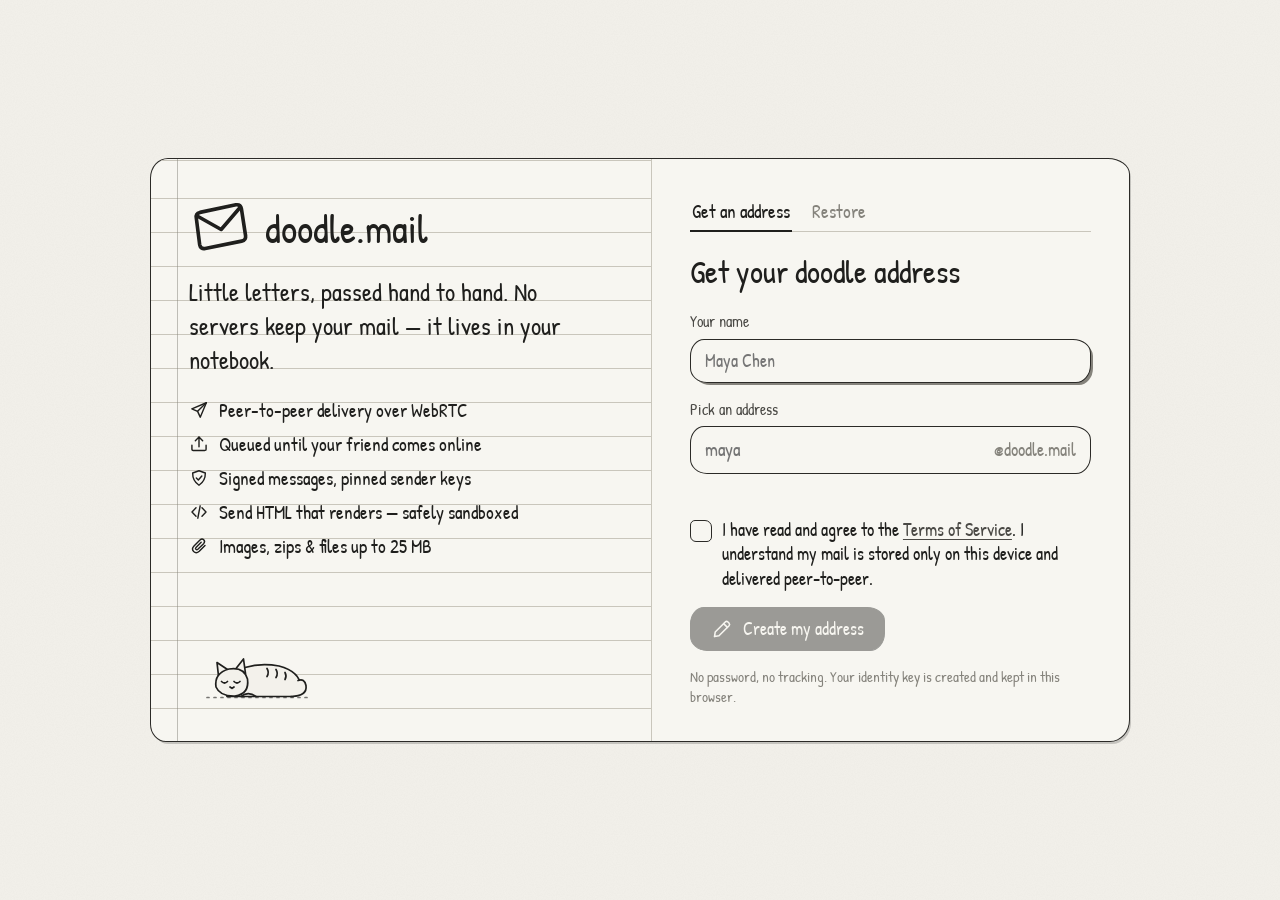
==== index.html @ 4a8461f9 "feat: doodle.mail UI — onboarding, mailbox, compose, reader, settings, cat Co-Authored-By: Devin AI " ====
<!doctype html>
<html lang="en">
<head>
  <meta charset="utf-8">
  <meta name="viewport" content="width=device-width, initial-scale=1, viewport-fit=cover">
  <meta http-equiv="Content-Security-Policy" content="default-src 'self'; script-src 'self'; style-src 'self'; img-src 'self' data: blob:; media-src 'self' blob:; font-src 'self'; connect-src 'self' https: wss:; frame-src 'self'; worker-src 'self'; object-src 'none'; base-uri 'none'; form-action 'none'">
  <meta name="referrer" content="no-referrer">
  <meta name="color-scheme" content="light dark">
  <meta name="description" content="doodle.mail — peer-to-peer notebook mail over WebRTC. Your messages live in your browser.">
  <title>doodle.mail</title>
  <link rel="icon" href="favicon.svg" type="image/svg+xml">
  <link rel="preload" href="fonts/patrick-hand-latin.woff2" as="font" type="font/woff2" crossorigin>
  <link rel="stylesheet" href="css/app.css">
  <script src="js/theme-boot.js"></script>
  <script src="vendor/peerjs.min.js" defer></script>
  <script type="module" src="js/app.js"></script>
</head>
<body>
  <div id="root" class="boot">
    <div class="boot-msg">opening your notebook…</div>
  </div>
  <div id="toasts" class="toasts" role="status" aria-live="polite"></div>
  <div id="print-root" class="print-root" aria-hidden="true"></div>
  <noscript><p class="noscript">doodle.mail needs JavaScript to run (everything happens in your browser).</p></noscript>
</body>
</html>
---- css/app.css ----
/* doodle.mail — notebook doodle, monochrome */
@font-face { font-family: "Patrick Hand"; src: url(../fonts/patrick-hand-latin.woff2) format("woff2"); font-display: swap;
  unicode-range: U+0000-00FF, U+0131, U+0152-0153, U+02BB-02BC, U+02C6, U+02DA, U+02DC, U+0304, U+0308, U+0329, U+2000-206F, U+20AC, U+2122, U+2191, U+2193, U+2212, U+2215, U+FEFF, U+FFFD; }
@font-face { font-family: "Patrick Hand"; src: url(../fonts/patrick-hand-latin-ext.woff2) format("woff2"); font-display: swap;
  unicode-range: U+0100-02BA, U+02BD-02C5, U+02C7-02CC, U+02CE-02D7, U+02DD-02FF, U+1D00-1DBF, U+1E00-1E9F, U+1EF2-1EFF, U+2020, U+20A0-20AB, U+20AD-20C4, U+2113, U+2C60-2C7F, U+A720-A7FF; }

:root {
  --font: "Patrick Hand", "Comic Neue", "Segoe Print", "Bradley Hand", ui-rounded, system-ui, sans-serif, "Apple Color Emoji", "Segoe UI Emoji", "Noto Color Emoji";
  --paper: #f3f1eb;
  --paper-2: #f7f6f1;
  --paper-3: #ecebe4;
  --ink: #1f1f1d;
  --ink-2: #4a4945;
  --ink-3: #85837c;
  --line: #2b2a27;
  --line-soft: #c9c6bc;
  --hover: rgba(0,0,0,.045);
  --selected: rgba(0,0,0,.075);
  --pill: #2a2a28;
  --on-pill: #f6f5f0;
  --shadow: 2px 3px 0 -1px rgba(0,0,0,.18);
  --wobble: 18px 22px 20px 16px / 20px 16px 22px 18px;
  --wobble-pill: 999px 950px 999px 920px / 920px 999px 950px 999px;
  --wobble-btn: 14px 18px 15px 17px / 17px 14px 18px 15px;
  --row-pad: 12px;
  --row-gap: 3px;
  --sidebar-w: 270px;
  --list-w: 520px;
  --t: .18s cubic-bezier(.3,.7,.4,1);
  color-scheme: light;
}
[data-theme="dark"] {
  --paper: #191918;
  --paper-2: #1f1f1d;
  --paper-3: #262624;
  --ink: #ecebe5;
  --ink-2: #bdbbb3;
  --ink-3: #85837b;
  --line: #d9d7cf;
  --line-soft: #45443f;
  --hover: rgba(255,255,255,.05);
  --selected: rgba(255,255,255,.09);
  --pill: #ecebe5;
  --on-pill: #191918;
  --shadow: 2px 3px 0 -1px rgba(0,0,0,.6);
  color-scheme: dark;
}
[data-density="comfortable"] { --row-pad: 16px; --row-gap: 5px; }
[data-density="compact"] { --row-pad: 6px; --row-gap: 1px; }

* { box-sizing: border-box; }
html, body, #root { height: 100%; margin: 0; }
body {
  background: var(--paper);
  color: var(--ink);
  font-family: var(--font);
  font-size: 18px;
  line-height: 1.35;
  -webkit-font-smoothing: antialiased;
  overflow: hidden;
}
/* faint paper grain */
body::before {
  content: ""; position: fixed; inset: 0; pointer-events: none; z-index: 0; opacity: .35;
  background-image: url("data:image/svg+xml;utf8,<svg xmlns='http://www.w3.org/2000/svg' width='160' height='160'><filter id='n'><feTurbulence type='fractalNoise' baseFrequency='.9' numOctaves='2' stitchTiles='stitch'/><feColorMatrix values='0 0 0 0 0  0 0 0 0 0  0 0 0 0 0  0 0 0 .06 0'/></filter><rect width='100%' height='100%' filter='url(%23n)'/></svg>");
}
[data-theme="dark"] body::before { opacity: .5; filter: invert(1); }
button, input, textarea, select { font: inherit; color: inherit; }
button { cursor: pointer; background: none; border: 0; padding: 0; }
a { color: inherit; text-decoration-thickness: 1px; text-underline-offset: 3px; }
::selection { background: var(--ink); color: var(--paper); }
:focus-visible { outline: 2px dashed var(--ink); outline-offset: 2px; border-radius: 8px; }
[hidden] { display: none !important; }
.nav-item, .brand, .icon-btn, .btn { text-decoration: none; color: inherit; }
.sr-only { position: absolute; width: 1px; height: 1px; overflow: hidden; clip: rect(0 0 0 0); white-space: nowrap; }
.ic { width: 22px; height: 22px; flex: none; display: inline-block; vertical-align: middle; }
.ic .knob { fill: var(--paper); }
.muted { color: var(--ink-3); }
.boot { display: grid; place-items: center; height: 100%; }
.boot-msg { color: var(--ink-3); font-size: 22px; animation: pulse 1.4s ease-in-out infinite; }
@keyframes pulse { 50% { opacity: .4; } }
.noscript { padding: 40px; text-align: center; }

/* scrollbars */
* { scrollbar-width: thin; scrollbar-color: var(--line-soft) transparent; }
::-webkit-scrollbar { width: 10px; height: 10px; }
::-webkit-scrollbar-thumb { background: var(--line-soft); border-radius: 10px; border: 3px solid var(--paper-2); }

/* ---------- shared bits ---------- */
.sketch { border: 1.6px solid var(--line); border-radius: var(--wobble); box-shadow: var(--shadow); background: var(--paper-2); }
.icon-btn {
  width: 40px; height: 40px; display: inline-grid; place-items: center; border-radius: 50%;
  color: var(--ink); transition: background var(--t), transform var(--t); position: relative;
}
.icon-btn:hover { background: var(--hover); }
.icon-btn:active { transform: scale(.92) rotate(-4deg); }
.icon-btn.sm { width: 32px; height: 32px; }
.icon-btn.sm .ic { width: 19px; height: 19px; }
.icon-btn.on { color: var(--ink); }
.icon-btn[disabled] { opacity: .35; pointer-events: none; }
.btn {
  display: inline-flex; align-items: center; gap: 10px; padding: 8px 20px; min-height: 44px;
  border: 1.6px solid var(--line); border-radius: var(--wobble-btn); background: var(--paper-2);
  transition: transform var(--t), background var(--t), box-shadow var(--t); white-space: nowrap;
}
.btn:hover { background: var(--paper-3); transform: translate(-1px,-1px); box-shadow: var(--shadow); }
.btn:active { transform: translate(1px,1px); box-shadow: none; }
.btn.primary { background: var(--pill); color: var(--on-pill); border-color: var(--pill); }
.btn.primary:hover { background: var(--pill); filter: brightness(1.15); }
.btn.ghost { border-color: transparent; background: none; }
.btn.ghost:hover { border-color: var(--line-soft); box-shadow: none; }
.btn.danger { border-style: dashed; }
.btn.sm { min-height: 34px; padding: 4px 14px; font-size: 16px; gap: 7px; }
.btn.sm .ic { width: 18px; height: 18px; }
.btn[disabled] { opacity: .45; pointer-events: none; }
.chip {
  display: inline-flex; align-items: center; gap: 8px; padding: 5px 18px; min-height: 38px;
  border: 1.4px solid var(--line-soft); border-radius: var(--wobble-pill); background: var(--paper-3);
  transition: background var(--t), border-color var(--t); white-space: nowrap; font-size: 17px;
}
.chip:hover { border-color: var(--line); }
.chip.on { background: var(--pill); color: var(--on-pill); border-color: var(--pill); }
.chip .count { font-size: 15px; opacity: .85; }
.field { display: grid; gap: 6px; }
.field > label, .field-label { font-size: 16px; color: var(--ink-2); }
.input, .textarea, .select {
  width: 100%; padding: 9px 14px; background: var(--paper-2); border: 1.5px solid var(--line);
  border-radius: var(--wobble-btn); outline: none; transition: box-shadow var(--t);
}
.input:focus, .textarea:focus, .select:focus { box-shadow: 3px 3px 0 -1px var(--ink-3); }
.textarea { resize: vertical; min-height: 110px; line-height: 1.5; }
.hint { font-size: 15px; color: var(--ink-3); }
.error-text { font-size: 15px; color: var(--ink); text-decoration: underline wavy; text-underline-offset: 4px; }
.kbd { display: inline-block; border: 1.3px solid var(--line-soft); border-bottom-width: 3px; border-radius: 7px; padding: 0 7px; font-size: 15px; min-width: 26px; text-align: center; }
.divider { height: 0; border-top: 1.4px solid var(--line-soft); margin: 10px 4px; }
.squiggle { height: 8px; background-image: url("data:image/svg+xml;utf8,<svg xmlns='http://www.w3.org/2000/svg' width='24' height='8'><path d='M0 4 Q6 0 12 4 T24 4' fill='none' stroke='%2385837c' stroke-width='1.4'/></svg>"); background-repeat: repeat-x; opacity: .8; }
.badge { min-width: 24px; height: 24px; padding: 0 7px; border-radius: 12px; display: inline-grid; place-items: center; font-size: 15px; }
.toggle { position: relative; width: 50px; height: 28px; flex: none; }
.toggle input { position: absolute; inset: 0; opacity: 0; margin: 0; cursor: pointer; z-index: 1; }
.toggle span { position: absolute; inset: 0; border: 1.6px solid var(--line); border-radius: 20px 16px 20px 17px; transition: background var(--t); }
.toggle span::after { content: ""; position: absolute; top: 3px; left: 3px; width: 18px; height: 18px; border: 1.6px solid var(--line); border-radius: 50%; background: var(--paper-2); transition: transform var(--t); }
.toggle input:checked + span { background: var(--pill); }
.toggle input:checked + span::after { transform: translateX(21px); }
.toggle input:focus-visible + span { outline: 2px dashed var(--ink); outline-offset: 2px; }
.check { display: inline-flex; gap: 10px; align-items: flex-start; cursor: pointer; }
.check input { appearance: none; width: 22px; height: 22px; border: 1.6px solid var(--line); border-radius: 5px 7px 5px 6px; margin: 2px 0 0; flex: none; display: grid; place-items: center; cursor: pointer; background: var(--paper-2); }
.check input:checked::after { content: ""; width: 12px; height: 7px; border-left: 2.2px solid var(--ink); border-bottom: 2.2px solid var(--ink); transform: rotate(-45deg) translate(1px,-1px); }
.seg { display: inline-flex; border: 1.5px solid var(--line); border-radius: var(--wobble-btn); overflow: hidden; }
.seg button { padding: 7px 16px; display: inline-flex; gap: 8px; align-items: center; border-right: 1.3px solid var(--line-soft); }
.seg button:last-child { border-right: 0; }
.seg button.on { background: var(--pill); color: var(--on-pill); }

/* ---------- app shell ---------- */
.app {
  position: relative; z-index: 1; height: 100%;
  display: grid; grid-template-columns: var(--sidebar-w) minmax(0, 1fr); grid-template-rows: 82px minmax(0, 1fr);
  grid-template-areas: "brand top" "side main";
}
.brand { grid-area: brand; display: flex; align-items: center; gap: 12px; padding: 0 26px; border-right: 1.3px solid var(--line-soft); }
.brand .ic { width: 50px; height: 50px; stroke-width: 1.5; transform: rotate(-4deg); }
.brand-name { font-size: 31px; letter-spacing: .5px; }
.brand-name b { font-weight: inherit; }
.topbar { grid-area: top; display: flex; align-items: center; gap: 14px; padding: 0 22px 0 24px; min-width: 0; }
.search {
  flex: 1; max-width: 640px; display: flex; align-items: center; gap: 12px; height: 54px; padding: 0 12px 0 22px;
  border: 1.5px solid var(--line); border-radius: var(--wobble-pill); background: var(--paper-2);
}
.search input { flex: 1; min-width: 0; border: 0; background: none; outline: none; font-size: 19px; }
.search input::placeholder { color: var(--ink-3); }
.top-actions { margin-left: auto; display: flex; align-items: center; gap: 6px; }
.status-pill { display: inline-flex; align-items: center; gap: 7px; font-size: 15px; color: var(--ink-2); padding: 4px 12px; border: 1.3px dashed var(--line-soft); border-radius: 20px; white-space: nowrap; }
.status-pill i { width: 9px; height: 9px; border-radius: 50%; border: 1.5px solid var(--ink); }
.status-pill.online i { background: var(--ink); }
.status-pill.connecting i { animation: pulse 1s infinite; }
.status-pill.offline, .status-pill.taken, .status-pill.error { border-style: solid; border-color: var(--line); color: var(--ink); }
.avatar-btn { display: inline-flex; align-items: center; gap: 4px; margin-left: 8px; }
.avatar {
  width: 44px; height: 44px; border-radius: 50%; border: 1.6px solid var(--line); display: grid; place-items: center;
  font-size: 22px; flex: none; background: var(--paper-2); line-height: 1;
}
.avatar.lg { width: 60px; height: 60px; font-size: 30px; }
.avatar.xl { width: 84px; height: 84px; font-size: 42px; }
.avatar.me { width: 54px; height: 54px; font-size: 26px; border-width: 1.8px; }
.avatar.selected { background: var(--pill); color: var(--on-pill); }
.menu-toggle { display: none; }

.sidebar { grid-area: side; display: flex; flex-direction: column; padding: 8px 18px 0 26px; border-right: 1.3px solid var(--line-soft); min-height: 0; position: relative; }
.side-scroll { flex: 1; overflow-y: auto; overflow-x: hidden; margin: 0 -10px; padding: 0 10px 110px; }
.compose-btn {
  display: flex; align-items: center; gap: 12px; padding: 12px 22px; margin: 6px 0 16px; font-size: 20px;
  border: 1.6px solid var(--line); border-radius: var(--wobble-btn); background: var(--paper-2); box-shadow: var(--shadow);
  transition: transform var(--t);
}
.compose-btn:hover { transform: translate(-1px, -2px) rotate(-.6deg); }
.compose-btn .ic { width: 24px; height: 24px; }
.nav { display: grid; gap: 2px; }
.nav-item {
  display: flex; align-items: center; gap: 16px; height: 48px; padding: 0 16px 0 20px; font-size: 20px;
  border-radius: var(--wobble-pill); border: 1.6px solid transparent; transition: background var(--t); text-align: left; width: 100%;
}
.nav-item .ic { width: 25px; height: 25px; }
.nav-item:hover { background: var(--hover); }
.nav-item .cnt { margin-left: auto; font-size: 16px; color: var(--ink-2); }
.nav-item.active { background: var(--pill); color: var(--on-pill); border-color: var(--pill); box-shadow: 0 0 0 3px var(--paper), 0 0 0 4.6px var(--line); }
.nav-item.active .cnt { color: var(--on-pill); }
.nav-item.active .cnt.badge { background: var(--on-pill); color: var(--pill); }
.nav-item.drop { outline: 2px dashed var(--ink); }
.side-sep { border-top: 1.3px solid var(--line-soft); margin: 18px 0 12px; }
.labels-head { display: flex; align-items: center; justify-content: space-between; padding: 0 6px 6px 14px; font-size: 20px; }
.nav-item.label-item { height: 44px; font-size: 19px; }
.nav-item.label-item .ic { width: 23px; height: 23px; }
.storage-note { font-size: 14px; color: var(--ink-3); padding: 10px 14px; }

/* cat */
.cat-stage { position: absolute; left: 0; right: 0; bottom: 0; height: 104px; pointer-events: none; overflow: visible; }
.cat { position: absolute; bottom: 10px; left: 0; width: 120px; height: 84px; pointer-events: auto; cursor: pointer; color: var(--ink); will-change: transform; }
.cat svg { position: absolute; inset: 0; width: 100%; height: 100%; overflow: visible; display: none; }
.cat[data-pose="walk"] .pose-walk, .cat[data-pose="sit"] .pose-sit, .cat[data-pose="sleep"] .pose-sleep { display: block; }
.cat .ground { stroke-dasharray: 2 5; opacity: .6; }
.cat .bubble { position: absolute; bottom: 74px; left: 50%; transform: translateX(-30%); background: var(--paper-2); border: 1.4px solid var(--line); border-radius: 14px 16px 14px 4px; padding: 2px 10px; font-size: 16px; white-space: nowrap; opacity: 0; transition: opacity .3s, transform .3s; pointer-events: none; }
.cat .bubble.show { opacity: 1; transform: translateX(-30%) translateY(-4px); }
.cat.flip svg.pose-walk { transform: scaleX(-1); }
.cat .leg { transform-box: fill-box; transform-origin: 50% 0%; }
.cat.walking .leg.a { animation: legA .5s ease-in-out infinite; }
.cat.walking .leg.b { animation: legB .5s ease-in-out infinite; }
.cat.walking .walk-body { animation: bob .25s ease-in-out infinite alternate; }
@keyframes legA { 0%,100% { transform: rotate(22deg); } 50% { transform: rotate(-22deg); } }
@keyframes legB { 0%,100% { transform: rotate(-22deg); } 50% { transform: rotate(22deg); } }
@keyframes bob { to { transform: translateY(-1.2px); } }
.cat .tail { transform-box: fill-box; transform-origin: 0% 100%; animation: tail 2.6s ease-in-out infinite; }
.cat .walk-tail { transform-box: fill-box; transform-origin: 100% 100%; animation: wtail .9s ease-in-out infinite alternate; }
@keyframes tail { 0%,100% { transform: rotate(0deg); } 50% { transform: rotate(-14deg); } }
@keyframes wtail { from { transform: rotate(-6deg); } to { transform: rotate(8deg); } }
.cat .sleep-body { transform-box: fill-box; transform-origin: 50% 100%; animation: breathe 3.2s ease-in-out infinite; }
@keyframes breathe { 50% { transform: scale(1.025, 1.06); } }
.cat .zzz text { font-family: var(--font); fill: var(--ink-2); stroke: none; font-size: 13px; opacity: 0; animation: zz 3.6s ease-in infinite; }
.cat .zzz text:nth-child(2) { animation-delay: 1.2s; font-size: 11px; }
.cat .zzz text:nth-child(3) { animation-delay: 2.4s; font-size: 9px; }
@keyframes zz { 0% { opacity: 0; transform: translate(0,0); } 20% { opacity: 1; } 100% { opacity: 0; transform: translate(10px,-22px); } }
.cat .eyes-closed { display: none; }
.cat.blink .eyes-open { display: none; }
.cat.blink .eyes-closed { display: inline; }
.cat .ear { transform-box: fill-box; transform-origin: 50% 100%; }
.cat.twitch .ear.r { animation: twitch .3s ease-in-out 2; }
@keyframes twitch { 50% { transform: rotate(14deg); } }
.cat.happy .pose-sit .head { animation: headtilt .9s ease-in-out; transform-box: fill-box; transform-origin: 50% 90%; }
@keyframes headtilt { 40% { transform: rotate(-9deg); } 80% { transform: rotate(4deg); } }
.cat .heart { opacity: 0; }
.cat.happy .heart { animation: heart 1.4s ease-out; }
@keyframes heart { 0% { opacity: 0; transform: translate(0,0) scale(.6); } 30% { opacity: 1; } 100% { opacity: 0; transform: translate(4px,-24px) scale(1.1); } }

.main { grid-area: main; display: grid; grid-template-rows: minmax(0, 1fr); grid-template-columns: minmax(340px, var(--list-w)) minmax(0, 1fr); gap: 14px; padding: 4px 22px 22px 6px; min-height: 0; }
.main.single { grid-template-columns: minmax(0, 1fr); }

/* ---------- list ---------- */
.list-pane { display: flex; flex-direction: column; min-height: 0; overflow: hidden; }
.list-head { display: flex; align-items: center; gap: 10px; padding: 18px 20px 12px 22px; border-bottom: 1.3px solid var(--line-soft); min-height: 76px; }
.chips { display: flex; gap: 10px; align-items: center; overflow-x: auto; flex: 1; scrollbar-width: none; padding: 2px; }
.chips::-webkit-scrollbar { display: none; }
.list-title { font-size: 22px; padding: 10px 24px 0; display: flex; align-items: baseline; gap: 10px; }
.list-title .muted { font-size: 16px; }
.bulkbar { display: flex; align-items: center; gap: 4px; flex: 1; }
.bulkbar .cnt { margin: 0 8px 0 4px; font-size: 17px; }
.list-scroll { flex: 1; overflow-y: auto; padding: 4px 12px 16px; }
.group-label { font-size: 17px; padding: 12px 12px 4px; color: var(--ink); }
.row {
  position: relative; display: grid; grid-template-columns: 14px 54px minmax(0,1fr) auto; gap: 0 12px; align-items: center;
  padding: var(--row-pad) 12px var(--row-pad) 6px; border-radius: 16px 20px 18px 14px; cursor: pointer;
  border-bottom: 1.2px solid var(--line-soft); transition: background var(--t);
  animation: rowin .28s ease both;
}
@keyframes rowin { from { opacity: 0; transform: translateY(4px); } }
.row:hover { background: var(--hover); }
.row.active { background: var(--selected); border-bottom-color: transparent; }
.row.checked { background: var(--selected); }
.row .unread-dot { width: 8px; height: 8px; border-radius: 50%; background: var(--ink); justify-self: center; }
.row .avatar { cursor: pointer; transition: transform var(--t); }
.row .avatar:hover { transform: rotate(-8deg) scale(1.05); }
.row-main { min-width: 0; display: grid; gap: var(--row-gap); }
.row-from { font-size: 19px; overflow: hidden; text-overflow: ellipsis; white-space: nowrap; display: flex; gap: 8px; align-items: center; }
.row.unread .row-from, .row.unread .row-subject { -webkit-text-stroke: .45px currentColor; }
.row-subject { font-size: 17.5px; overflow: hidden; text-overflow: ellipsis; white-space: nowrap; }
.row-snip { font-size: 15.5px; color: var(--ink-2); overflow: hidden; text-overflow: ellipsis; white-space: nowrap; display: flex; align-items: center; gap: 6px; }
.row-snip .ic { width: 16px; height: 16px; }
.row-side { display: grid; justify-items: end; gap: 6px; align-self: stretch; align-content: space-between; padding: 2px 0; }
.row-date { font-size: 15px; color: var(--ink-2); white-space: nowrap; }
.row-icons { display: flex; gap: 2px; align-items: center; }
.row-icons .icon-btn { width: 30px; height: 30px; }
.row-icons .ic { width: 19px; height: 19px; }
.row .mini-tags { display: inline-flex; gap: 4px; }
.mini-tag { font-size: 13px; border: 1.2px solid var(--line-soft); border-radius: 8px 10px 8px 9px; padding: 0 6px; color: var(--ink-2); white-space: nowrap; }
.mini-tag.solid { border-color: var(--line); color: var(--ink); }
[data-density="compact"] .row-snip { display: none; }
[data-density="compact"] .row .avatar { width: 34px; height: 34px; font-size: 17px; }
[data-density="compact"] .row { grid-template-columns: 14px 38px minmax(0,1fr) auto; }
[data-density="compact"] .row-side { align-content: center; grid-auto-flow: column; align-items: center; }
.empty { display: grid; place-items: center; text-align: center; padding: 60px 20px; color: var(--ink-2); gap: 10px; }
.empty svg.doodle { width: 140px; height: 110px; color: var(--ink-3); }
.empty .big { font-size: 22px; color: var(--ink); }
.list-foot { display: flex; justify-content: space-between; align-items: center; padding: 8px 18px; border-top: 1.3px solid var(--line-soft); font-size: 15px; color: var(--ink-3); }

/* ---------- reader ---------- */
.reader-pane { display: flex; flex-direction: column; min-height: 0; overflow: hidden; position: relative; }
.reader-toolbar { display: flex; align-items: center; gap: 2px; padding: 14px 18px 8px; min-height: 66px; }
.reader-toolbar .spacer { flex: 1; }
.reader-scroll { flex: 1; overflow-y: auto; padding: 4px 28px 22px; }
.reader-title { display: flex; align-items: center; gap: 12px; font-size: 32px; line-height: 1.2; padding: 6px 4px 16px; border-bottom: 1.3px solid var(--line-soft); word-break: break-word; }
.reader-title .tags { display: inline-flex; gap: 6px; flex-wrap: wrap; font-size: 15px; }
.msg { padding: 20px 0 6px; border-bottom: 1.3px dashed var(--line-soft); }
.msg:last-child { border-bottom: 0; }
.msg-head { display: grid; grid-template-columns: auto minmax(0,1fr) auto; gap: 14px; align-items: start; }
.msg-from { font-size: 22px; display: flex; align-items: baseline; gap: 10px; flex-wrap: wrap; }
.msg-from .addr { font-size: 15px; color: var(--ink-3); }
.msg-to { font-size: 16px; color: var(--ink-2); display: inline-flex; align-items: center; gap: 2px; }
.msg-to .ic { width: 18px; height: 18px; }
.msg-meta { display: flex; align-items: center; gap: 4px; font-size: 16px; color: var(--ink-2); white-space: nowrap; }
.msg-details { margin: 10px 0 0 74px; padding: 10px 16px; border: 1.3px dashed var(--line-soft); border-radius: 14px; font-size: 15.5px; display: grid; grid-template-columns: auto 1fr; gap: 3px 14px; }
.msg-details dt { color: var(--ink-3); }
.msg-details dd { margin: 0; word-break: break-all; }
.msg-body { font-size: 19.5px; line-height: 1.75; white-space: pre-wrap; word-break: break-word; padding: 18px 4px 6px; max-width: 760px; }
.msg-body .quote { display: block; color: var(--ink-3); border-left: 2px solid var(--line-soft); padding-left: 12px; margin: 6px 0; }
.msg.collapsed { cursor: pointer; padding: 14px 0; }
.msg.collapsed .msg-body, .msg.collapsed .attachments, .msg.collapsed .msg-actions-inline { display: none; }
.msg-collapsed-snip { font-size: 16px; color: var(--ink-3); overflow: hidden; white-space: nowrap; text-overflow: ellipsis; }
.banner { display: flex; gap: 12px; align-items: flex-start; padding: 10px 16px; margin: 12px 0 0; border: 1.5px solid var(--line); border-radius: var(--wobble-btn); font-size: 16px; background: var(--paper-3); }
.banner.dashed { border-style: dashed; background: none; }
.banner .ic { margin-top: 1px; }
.banner .grow { flex: 1; }
.attachments { display: flex; flex-wrap: wrap; gap: 12px; padding: 12px 0 4px; }
.att {
  display: grid; grid-template-columns: auto minmax(0,1fr) auto; align-items: center; gap: 12px; width: 340px; max-width: 100%;
  padding: 10px 12px 10px 16px; border: 1.4px solid var(--line-soft); border-radius: var(--wobble-btn); background: var(--paper-2);
}
.att:hover { border-color: var(--line); }
.att .name { font-size: 16.5px; overflow: hidden; text-overflow: ellipsis; white-space: nowrap; }
.att .size { font-size: 14px; color: var(--ink-3); }
.att .acts { display: flex; }
.att-thumb { display: block; width: 100%; max-height: 260px; object-fit: contain; border-radius: 10px; margin-top: 8px; border: 1.2px solid var(--line-soft); background: var(--paper-3); grid-column: 1 / -1; cursor: zoom-in; }
.att.has-thumb { width: 340px; }
.html-preview { width: 100%; margin-top: 12px; border: 1.6px solid var(--line); border-radius: var(--wobble); overflow: hidden; background: #fff; box-shadow: var(--shadow); }
.html-preview-head { display: flex; align-items: center; gap: 10px; padding: 6px 8px 6px 14px; background: var(--paper-3); color: var(--ink); border-bottom: 1.4px solid var(--line); font-size: 15px; }
.html-preview-head .grow { flex: 1; overflow: hidden; text-overflow: ellipsis; white-space: nowrap; }
.html-preview iframe, .html-preview-frame { display: block; width: 100%; border: 0; background: #fff; resize: vertical; }
.msg-actions { display: flex; gap: 16px; flex-wrap: wrap; padding: 22px 0 10px; }
.msg-actions .btn { min-width: 150px; justify-content: center; }
.quick-reply { position: relative; display: flex; align-items: center; gap: 10px; margin: 8px 28px 20px; padding: 6px 8px 6px 18px; border: 1.5px solid var(--line); border-radius: var(--wobble-btn); background: var(--paper-2); }
.quick-reply textarea { flex: 1; border: 0; outline: none; background: none; resize: none; height: 42px; max-height: 140px; padding: 9px 0; line-height: 1.4; }
.quick-reply textarea::placeholder { color: var(--ink-3); }
.reader-empty { flex: 1; display: grid; place-items: center; text-align: center; color: var(--ink-3); padding: 20px; }
.reader-empty svg.doodle { width: 200px; height: 150px; color: var(--ink-3); }
.delivery { display: flex; flex-wrap: wrap; gap: 6px; margin-top: 8px; }
.delivery .mini-tag { display: inline-flex; gap: 4px; align-items: center; font-size: 14px; }
.delivery .mini-tag .ic { width: 14px; height: 14px; }

/* emoji picker */
.emoji-pop { position: absolute; bottom: 56px; right: 8px; width: 290px; display: grid; grid-template-columns: repeat(8, 1fr); gap: 2px; padding: 10px; z-index: 30; }
.emoji-pop button { font-size: 21px; height: 32px; border-radius: 8px; font-family: system-ui, "Apple Color Emoji", "Segoe UI Emoji", sans-serif; filter: grayscale(1); }
.emoji-pop button:hover { background: var(--hover); filter: none; }

/* ---------- menus, modals, toasts ---------- */
.menu { position: fixed; z-index: 80; min-width: 220px; max-width: 320px; padding: 8px; display: grid; gap: 1px; animation: pop .14s ease; max-height: 70vh; overflow-y: auto; }
@keyframes pop { from { opacity: 0; transform: scale(.96) translateY(-4px); } }
.menu-item { display: flex; align-items: center; gap: 12px; padding: 7px 12px; border-radius: 10px; text-align: left; font-size: 17px; width: 100%; }
.menu-item:hover, .menu-item:focus-visible { background: var(--hover); outline: none; }
.menu-item .ic { width: 20px; height: 20px; }
.menu-item .right { margin-left: auto; color: var(--ink-3); font-size: 14px; }
.menu-sep { border-top: 1.2px solid var(--line-soft); margin: 5px 6px; }
.menu-head { font-size: 14px; color: var(--ink-3); padding: 4px 12px 2px; }
.menu .input { margin: 4px 0; }

.overlay { position: fixed; inset: 0; z-index: 70; background: rgba(20,20,18,.28); display: grid; place-items: center; padding: 20px; animation: fade .15s ease; }
[data-theme="dark"] .overlay { background: rgba(0,0,0,.55); }
@keyframes fade { from { opacity: 0; } }
.modal { width: min(560px, 100%); max-height: calc(100vh - 40px); overflow-y: auto; padding: 26px 30px; animation: pop .18s ease; }
.modal.wide { width: min(760px, 100%); }
.modal h2 { margin: 0 0 6px; font-weight: normal; font-size: 28px; display: flex; align-items: center; gap: 10px; }
.modal .modal-actions { display: flex; justify-content: flex-end; gap: 12px; margin-top: 22px; flex-wrap: wrap; }
.modal .stack { display: grid; gap: 16px; margin-top: 14px; }
.terms-text { font-size: 16.5px; line-height: 1.55; color: var(--ink-2); }
.terms-text h3 { font-weight: normal; font-size: 19px; color: var(--ink); margin: 16px 0 4px; }
.terms-text p, .terms-text li { margin: 4px 0; }
.lightbox img { max-width: 92vw; max-height: 86vh; border-radius: 10px; border: 1.6px solid var(--line); background: var(--paper-2); }

.toasts { position: fixed; left: 50%; bottom: 26px; transform: translateX(-50%); z-index: 90; display: grid; gap: 10px; justify-items: center; pointer-events: none; }
.toast { pointer-events: auto; display: flex; align-items: center; gap: 14px; padding: 9px 12px 9px 20px; min-height: 46px; background: var(--pill); color: var(--on-pill); border-radius: var(--wobble-btn); box-shadow: var(--shadow); font-size: 17px; animation: toastin .22s ease; max-width: min(92vw, 560px); }
.toast button { color: var(--on-pill); text-decoration: underline; text-underline-offset: 3px; padding: 4px 8px; }
@keyframes toastin { from { opacity: 0; transform: translateY(12px) rotate(-1deg); } }

/* ---------- compose ---------- */
.compose-dock { position: fixed; right: 26px; bottom: 0; z-index: 60; display: flex; align-items: flex-end; gap: 14px; pointer-events: none; }
.compose {
  pointer-events: auto; width: 560px; max-width: calc(100vw - 20px); height: min(640px, calc(100vh - 100px)); display: flex; flex-direction: column;
  border: 1.7px solid var(--line); border-bottom: 0; border-radius: 20px 24px 0 0; background: var(--paper-2); box-shadow: 3px -2px 0 -1px rgba(0,0,0,.15), 0 10px 40px rgba(0,0,0,.12);
  animation: slideup .22s cubic-bezier(.2,.8,.3,1);
}
@keyframes slideup { from { transform: translateY(40px); opacity: 0; } }
.compose.min { height: auto; width: 320px; }
.compose.min .compose-body, .compose.min .compose-foot { display: none; }
.compose.max { position: fixed; inset: 40px 8vw 0; width: auto; height: auto; max-width: none; }
.compose-head { display: flex; align-items: center; gap: 4px; padding: 6px 8px 6px 20px; background: var(--pill); color: var(--on-pill); border-radius: 18px 22px 0 0; cursor: pointer; }
.compose-head .title { flex: 1; font-size: 18px; overflow: hidden; text-overflow: ellipsis; white-space: nowrap; }
.compose-head .icon-btn { color: var(--on-pill); width: 34px; height: 34px; }
.compose-head .icon-btn:hover { background: rgba(127,127,127,.25); }
.compose-head .ic { width: 19px; height: 19px; }
.compose-body { flex: 1; display: flex; flex-direction: column; min-height: 0; overflow-y: auto; }
.compose-row { display: flex; align-items: center; gap: 8px; padding: 4px 16px; border-bottom: 1.2px solid var(--line-soft); min-height: 46px; }
.compose-row > .lbl { color: var(--ink-3); width: 50px; flex: none; font-size: 17px; }
.compose-row input.bare { flex: 1; min-width: 80px; border: 0; outline: none; background: none; font-size: 18px; padding: 6px 0; }
.compose-row .toggles { display: flex; gap: 4px; margin-left: auto; }
.compose-row .toggles button { color: var(--ink-2); font-size: 16px; padding: 2px 6px; border-radius: 6px; }
.compose-row .toggles button:hover { background: var(--hover); color: var(--ink); }
.recips { flex: 1; display: flex; flex-wrap: wrap; gap: 6px; align-items: center; position: relative; min-width: 0; padding: 4px 0; }
.rchip { display: inline-flex; align-items: center; gap: 4px; padding: 1px 4px 1px 10px; border: 1.3px solid var(--line); border-radius: 14px 16px 14px 15px; font-size: 16px; max-width: 100%; }
.rchip.bad { border-style: dashed; text-decoration: line-through wavy; }
.rchip button { width: 22px; height: 22px; display: grid; place-items: center; border-radius: 50%; }
.rchip button:hover { background: var(--hover); }
.rchip .ic { width: 14px; height: 14px; }
.suggest { position: absolute; top: 100%; left: 0; z-index: 5; min-width: 260px; padding: 6px; }
.suggest button { display: flex; gap: 10px; align-items: center; width: 100%; padding: 6px 10px; border-radius: 9px; text-align: left; }
.suggest button.on, .suggest button:hover { background: var(--hover); }
.suggest .avatar { width: 30px; height: 30px; font-size: 15px; }
.compose textarea.body { flex: 1; min-height: 180px; border: 0; outline: none; background: none; resize: none; padding: 14px 18px; font-size: 18.5px; line-height: 1.6;
  background-image: repeating-linear-gradient(to bottom, transparent 0, transparent calc(1.6em - 1px), var(--line-soft) calc(1.6em - 1px), var(--line-soft) 1.6em); background-attachment: local; background-position: 0 14px; }
.compose .sig-preview { margin: 0 18px 8px; padding: 6px 12px; border-left: 2px solid var(--line-soft); white-space: pre-wrap; color: var(--ink-2); font-size: 16.5px; }
.compose-atts { display: flex; flex-wrap: wrap; gap: 8px; padding: 6px 16px 10px; }
.compose-att { display: inline-flex; align-items: center; gap: 8px; padding: 4px 6px 4px 12px; border: 1.3px solid var(--line-soft); border-radius: 12px 14px 12px 13px; font-size: 15px; max-width: 260px; }
.compose-att .nm { overflow: hidden; text-overflow: ellipsis; white-space: nowrap; }
.compose-att .ic { width: 17px; height: 17px; }
.compose-foot { display: flex; align-items: center; gap: 4px; padding: 10px 12px; border-top: 1.3px solid var(--line-soft); flex-wrap: wrap; }
.compose-foot .grow { flex: 1; }
.compose-foot .saved { font-size: 14px; color: var(--ink-3); margin-right: 6px; }
.compose .dropzone { position: absolute; inset: 40px 0 0; display: none; place-items: center; background: color-mix(in srgb, var(--paper-2) 88%, transparent); border: 2.5px dashed var(--line); border-radius: 12px; font-size: 22px; z-index: 4; }
.compose.dragging .dropzone { display: grid; }
.compose { position: relative; }
.html-snippet-modal textarea { font-family: ui-monospace, SFMono-Regular, Menlo, monospace; font-size: 14px; min-height: 260px; }

/* ---------- settings ---------- */
.settings-pane { display: grid; grid-template-columns: 230px minmax(0,1fr); min-height: 0; overflow: hidden; }
.settings-nav { border-right: 1.3px solid var(--line-soft); padding: 22px 12px; display: grid; align-content: start; gap: 2px; overflow-y: auto; }
.settings-nav h2 { font-weight: normal; font-size: 26px; margin: 0 12px 12px; }
.settings-nav .nav-item { font-size: 18px; height: 44px; }
.settings-body { overflow-y: auto; padding: 26px 36px 60px; }
.settings-body h3 { font-weight: normal; font-size: 26px; margin: 0 0 4px; }
.settings-body > .hint { margin-bottom: 18px; }
.set-section { display: grid; gap: 14px; padding: 18px 0; border-bottom: 1.3px dashed var(--line-soft); max-width: 760px; }
.set-section:last-child { border-bottom: 0; }
.set-row { display: flex; align-items: center; gap: 18px; justify-content: space-between; flex-wrap: wrap; }
.set-row .txt { display: grid; gap: 2px; flex: 1; min-width: 220px; }
.set-row .txt .t { font-size: 19px; }
.theme-cards { display: flex; gap: 14px; flex-wrap: wrap; }
.theme-card { width: 150px; padding: 10px; border: 1.6px solid var(--line-soft); border-radius: var(--wobble-btn); display: grid; gap: 8px; text-align: center; transition: transform var(--t); }
.theme-card:hover { transform: translateY(-2px) rotate(-.5deg); }
.theme-card.on { border-color: var(--line); box-shadow: var(--shadow); outline: 2px solid var(--line); outline-offset: 3px; }
.theme-swatch { height: 74px; border-radius: 10px; border: 1.4px solid #2b2a27; display: grid; grid-template-columns: 30% 1fr; overflow: hidden; }
.theme-swatch.light { background: #f3f1eb; }
.theme-swatch.dark { background: #191918; border-color: #85837c; }
.theme-swatch.system { background: linear-gradient(115deg, #f3f1eb 50%, #191918 50%); }
.theme-swatch i { border-right: 1.2px solid #85837c; }
.density-demo { display: flex; gap: 14px; flex-wrap: wrap; }
.density-card { width: 160px; padding: 10px 12px; border: 1.6px solid var(--line-soft); border-radius: var(--wobble-btn); display: grid; gap: 6px; text-align: left; }
.density-card.on { border-color: var(--line); outline: 2px solid var(--line); outline-offset: 3px; }
.density-card .bars { display: grid; }
.density-card .bars i { display: block; height: 2px; background: var(--ink-3); border-radius: 2px; }
.sig-list, .label-list, .block-list { display: grid; gap: 10px; }
.sig-card { padding: 14px 16px; border: 1.5px solid var(--line-soft); border-radius: var(--wobble-btn); display: grid; gap: 10px; }
.sig-card .row-top { display: flex; gap: 10px; align-items: center; }
.sig-card .row-top .input { flex: 1; }
.list-line { display: flex; align-items: center; gap: 12px; padding: 8px 8px 8px 14px; border: 1.4px solid var(--line-soft); border-radius: var(--wobble-btn); }
.list-line .grow { flex: 1; min-width: 0; overflow: hidden; text-overflow: ellipsis; }
.inline-form { display: flex; gap: 10px; flex-wrap: wrap; }
.inline-form .input { flex: 1; min-width: 180px; }
.fingerprint { font-family: ui-monospace, SFMono-Regular, Menlo, monospace; font-size: 15px; letter-spacing: .5px; padding: 2px 8px; border: 1.2px dashed var(--line-soft); border-radius: 8px; }
.address-big { font-size: 26px; display: inline-flex; align-items: center; gap: 10px; flex-wrap: wrap; }
.grid-2 { display: grid; grid-template-columns: 1fr 1fr; gap: 14px; }

/* ---------- onboarding ---------- */
.onboard { position: relative; z-index: 1; height: 100%; overflow-y: auto; display: grid; place-items: center; padding: 30px 18px; }
.onboard-card { width: min(980px, 100%); display: grid; grid-template-columns: 1.05fr 1fr; overflow: hidden; }
.onboard-art { padding: 38px 38px 30px; border-right: 1.5px solid var(--line-soft); display: flex; flex-direction: column; gap: 16px; position: relative; min-height: 560px;
  background-image: repeating-linear-gradient(to bottom, transparent 0, transparent 33px, var(--line-soft) 33px, var(--line-soft) 34px); background-position: 0 6px; }
.onboard-art::before { content: ""; position: absolute; top: 0; bottom: 0; left: 26px; border-left: 1.5px solid var(--ink-3); opacity: .5; }
.onboard-art .brand-big { display: flex; align-items: center; gap: 14px; font-size: 40px; }
.onboard-art .brand-big .ic { width: 62px; height: 62px; stroke-width: 1.4; transform: rotate(-5deg); }
.onboard-art .tagline { font-size: 25px; line-height: 34px; max-width: 380px; }
.onboard-art ul { margin: 0; padding: 0; list-style: none; display: grid; gap: 0; font-size: 19px; line-height: 34px; }
.onboard-art li { display: flex; gap: 10px; align-items: center; }
.onboard-art li .ic { width: 20px; height: 20px; }
.onboard-art .cat-corner { margin-top: auto; height: 90px; position: relative; }
.onboard-form { padding: 34px 38px; display: grid; gap: 18px; align-content: start; }
.onboard-form h1 { font-weight: normal; font-size: 32px; margin: 0; }
.addr-input { display: flex; align-items: center; border: 1.5px solid var(--line); border-radius: var(--wobble-btn); background: var(--paper-2); padding-right: 14px; }
.addr-input input { flex: 1; min-width: 0; border: 0; outline: none; background: none; padding: 10px 4px 10px 14px; font-size: 19px; }
.addr-input .suffix { color: var(--ink-3); }
.addr-status { min-height: 22px; display: flex; align-items: center; gap: 6px; font-size: 15.5px; }
.addr-status .ic { width: 17px; height: 17px; }
.account-pick { display: grid; gap: 10px; }
.account-pick button { display: flex; gap: 14px; align-items: center; text-align: left; padding: 10px 14px; border: 1.5px solid var(--line-soft); border-radius: var(--wobble-btn); }
.account-pick button:hover { border-color: var(--line); background: var(--hover); }
.link-btn { text-decoration: underline; text-underline-offset: 3px; color: var(--ink-2); }
.link-btn:hover { color: var(--ink); }
.tabs-line { display: flex; gap: 18px; border-bottom: 1.3px solid var(--line-soft); }
.tabs-line button { padding: 6px 2px; font-size: 19px; color: var(--ink-3); border-bottom: 2px solid transparent; margin-bottom: -1.5px; }
.tabs-line button.on { color: var(--ink); border-color: var(--ink); }

/* ---------- responsive ---------- */
@media (max-width: 1280px) {
  :root { --sidebar-w: 240px; --list-w: 440px; }
  .msg-actions .btn { min-width: 0; }
}
@media (max-width: 1100px) {
  .main { grid-template-columns: minmax(0, 1fr); }
  .main.has-reader .list-pane { display: none; }
  .main:not(.has-reader) .reader-pane { display: none; }
  .status-pill .txt { display: none; }
}
@media (max-width: 820px) {
  body { font-size: 17px; }
  .app { grid-template-columns: 1fr; grid-template-rows: 66px minmax(0,1fr); grid-template-areas: "top" "main"; }
  .brand { display: none; }
  .menu-toggle { display: inline-grid; }
  .topbar { padding: 0 10px; gap: 6px; }
  .search { height: 46px; padding-left: 14px; min-width: 0; }
  .search .icon-btn.sm { display: none; }
  .top-actions { gap: 0; }
  .status-pill { padding: 4px 8px; }
  .avatar-btn .ic { display: none; }
  .avatar.me { width: 40px; height: 40px; font-size: 20px; }
  .reader-toolbar { overflow-x: auto; padding: 8px 8px 4px; }
  .reader-toolbar .icon-btn { flex: none; }
  .top-actions .hide-sm { display: none; }
  .sidebar { position: fixed; z-index: 65; top: 0; bottom: 0; left: 0; width: 290px; background: var(--paper); transform: translateX(-105%); transition: transform .25s ease; border-right: 1.6px solid var(--line); padding-top: 14px; }
  .sidebar .brand-mobile { display: flex; }
  .app.drawer-open .sidebar { transform: none; box-shadow: 10px 0 40px rgba(0,0,0,.2); }
  .scrim { position: fixed; inset: 0; z-index: 64; background: rgba(0,0,0,.25); display: none; }
  .app.drawer-open .scrim { display: block; }
  .main { padding: 2px 8px 8px; }
  .reader-scroll { padding: 4px 16px 18px; }
  .reader-title { font-size: 26px; }
  .msg-details { margin-left: 0; }
  .quick-reply { margin: 6px 12px 12px; }
  .compose-dock { right: 0; left: 0; justify-content: center; }
  .compose, .compose.max { position: fixed; inset: 0; width: 100%; max-width: none; height: 100%; border-radius: 0; }
  .compose-head { border-radius: 0; }
  .settings-pane { grid-template-columns: 1fr; grid-template-rows: auto minmax(0,1fr); }
  .settings-nav { border-right: 0; border-bottom: 1.3px solid var(--line-soft); display: flex; overflow-x: auto; padding: 10px; }
  .settings-nav h2 { display: none; }
  .settings-nav .nav-item { width: auto; white-space: nowrap; }
  .settings-body { padding: 18px 18px 50px; }
  .onboard-card { grid-template-columns: 1fr; }
  .onboard-art { min-height: 0; border-right: 0; border-bottom: 1.5px solid var(--line-soft); padding: 26px 26px 20px 40px; }
  .onboard-art ul, .onboard-art .cat-corner { display: none; }
  .onboard-form { padding: 24px 22px; }
  .grid-2 { grid-template-columns: 1fr; }
  .msg-actions .btn { flex: 1; min-width: 0; padding: 8px 10px; }
  .user-name-top { display: none; }
}
.brand-mobile { display: none; align-items: center; gap: 10px; font-size: 26px; padding: 0 8px 12px; }
.brand-mobile .ic { width: 38px; height: 38px; }

@media (prefers-reduced-motion: reduce) {
  *, *::before, *::after { animation-duration: .001ms !important; animation-iteration-count: 1 !important; transition-duration: .001ms !important; }
}

/* ---------- print ---------- */
.print-root { display: none; }
@media print {
  body { overflow: visible; background: #fff; color: #000; font-size: 13pt; }
  body::before { display: none; }
  body.printing #root, body.printing #toasts { display: none !important; }
  body.printing .print-root { display: block; padding: 0; }
  .print-root h1 { font-weight: normal; font-size: 22pt; margin: 0 0 8pt; }
  .print-root .meta { font-size: 11pt; color: #444; border-bottom: 1px solid #999; padding-bottom: 8pt; margin-bottom: 12pt; }
  .print-root .body { white-space: pre-wrap; line-height: 1.6; }
  .print-root .atts { margin-top: 12pt; font-size: 11pt; color: #444; }
  .print-root .pmsg { page-break-inside: avoid; margin-bottom: 20pt; }
}
.cat .fill { fill: var(--paper); }
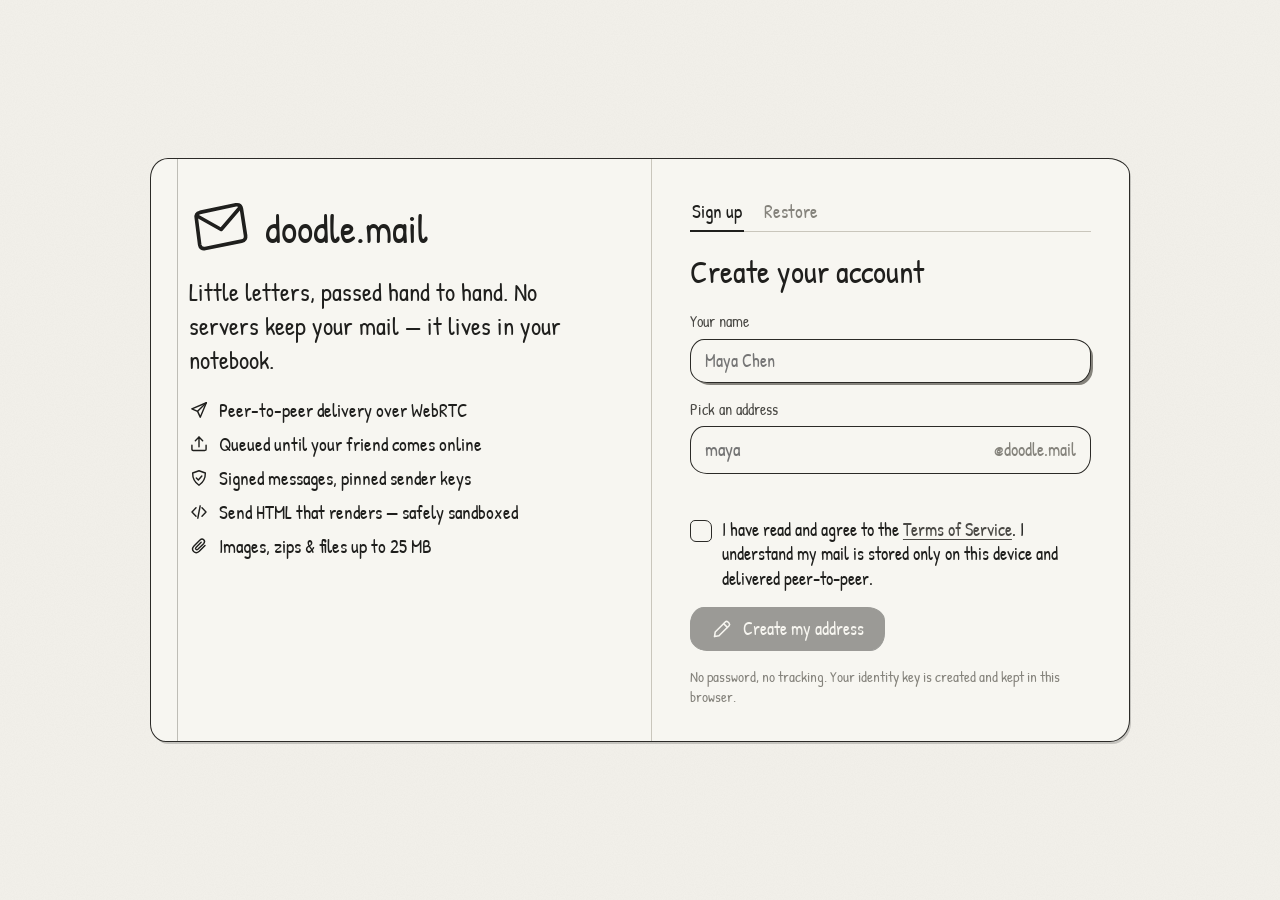
==== commit 60950349: "Update index.html" ====
--- a/index.html
+++ b/index.html
@@ -6,7 +6,7 @@
   <meta http-equiv="Content-Security-Policy" content="default-src 'self'; script-src 'self'; style-src 'self'; img-src 'self' data: blob:; media-src 'self' blob:; font-src 'self'; connect-src 'self' https: wss:; frame-src 'self'; worker-src 'self'; object-src 'none'; base-uri 'none'; form-action 'none'">
   <meta name="referrer" content="no-referrer">
   <meta name="color-scheme" content="light dark">
-  <meta name="description" content="doodle.mail — peer-to-peer notebook mail over WebRTC. Your messages live in your browser.">
+  <meta name="description" content="doodle.mail: a peer-to-peer notebook mail over WebRTC. Your messages live in your browser.">
   <title>doodle.mail</title>
   <link rel="icon" href="favicon.svg" type="image/svg+xml">
   <link rel="preload" href="fonts/patrick-hand-latin.woff2" as="font" type="font/woff2" crossorigin>
--- a/css/app.css
+++ b/css/app.css
@@ -185,7 +185,7 @@
 .menu-toggle { display: none; }
 
 .sidebar { grid-area: side; display: flex; flex-direction: column; padding: 8px 18px 0 26px; border-right: 1.3px solid var(--line-soft); min-height: 0; position: relative; }
-.side-scroll { flex: 1; overflow-y: auto; overflow-x: hidden; margin: 0 -10px; padding: 0 10px 110px; }
+.side-scroll { flex: 1; overflow-y: auto; overflow-x: hidden; margin: 0 -10px; padding: 8px 10px 28px; }
 .compose-btn {
   display: flex; align-items: center; gap: 12px; padding: 12px 22px; margin: 6px 0 16px; font-size: 20px;
   border: 1.6px solid var(--line); border-radius: var(--wobble-btn); background: var(--paper-2); box-shadow: var(--shadow);
@@ -210,44 +210,6 @@
 .nav-item.label-item { height: 44px; font-size: 19px; }
 .nav-item.label-item .ic { width: 23px; height: 23px; }
 .storage-note { font-size: 14px; color: var(--ink-3); padding: 10px 14px; }
-
-/* cat */
-.cat-stage { position: absolute; left: 0; right: 0; bottom: 0; height: 104px; pointer-events: none; overflow: visible; }
-.cat { position: absolute; bottom: 10px; left: 0; width: 120px; height: 84px; pointer-events: auto; cursor: pointer; color: var(--ink); will-change: transform; }
-.cat svg { position: absolute; inset: 0; width: 100%; height: 100%; overflow: visible; display: none; }
-.cat[data-pose="walk"] .pose-walk, .cat[data-pose="sit"] .pose-sit, .cat[data-pose="sleep"] .pose-sleep { display: block; }
-.cat .ground { stroke-dasharray: 2 5; opacity: .6; }
-.cat .bubble { position: absolute; bottom: 74px; left: 50%; transform: translateX(-30%); background: var(--paper-2); border: 1.4px solid var(--line); border-radius: 14px 16px 14px 4px; padding: 2px 10px; font-size: 16px; white-space: nowrap; opacity: 0; transition: opacity .3s, transform .3s; pointer-events: none; }
-.cat .bubble.show { opacity: 1; transform: translateX(-30%) translateY(-4px); }
-.cat.flip svg.pose-walk { transform: scaleX(-1); }
-.cat .leg { transform-box: fill-box; transform-origin: 50% 0%; }
-.cat.walking .leg.a { animation: legA .5s ease-in-out infinite; }
-.cat.walking .leg.b { animation: legB .5s ease-in-out infinite; }
-.cat.walking .walk-body { animation: bob .25s ease-in-out infinite alternate; }
-@keyframes legA { 0%,100% { transform: rotate(22deg); } 50% { transform: rotate(-22deg); } }
-@keyframes legB { 0%,100% { transform: rotate(-22deg); } 50% { transform: rotate(22deg); } }
-@keyframes bob { to { transform: translateY(-1.2px); } }
-.cat .tail { transform-box: fill-box; transform-origin: 0% 100%; animation: tail 2.6s ease-in-out infinite; }
-.cat .walk-tail { transform-box: fill-box; transform-origin: 100% 100%; animation: wtail .9s ease-in-out infinite alternate; }
-@keyframes tail { 0%,100% { transform: rotate(0deg); } 50% { transform: rotate(-14deg); } }
-@keyframes wtail { from { transform: rotate(-6deg); } to { transform: rotate(8deg); } }
-.cat .sleep-body { transform-box: fill-box; transform-origin: 50% 100%; animation: breathe 3.2s ease-in-out infinite; }
-@keyframes breathe { 50% { transform: scale(1.025, 1.06); } }
-.cat .zzz text { font-family: var(--font); fill: var(--ink-2); stroke: none; font-size: 13px; opacity: 0; animation: zz 3.6s ease-in infinite; }
-.cat .zzz text:nth-child(2) { animation-delay: 1.2s; font-size: 11px; }
-.cat .zzz text:nth-child(3) { animation-delay: 2.4s; font-size: 9px; }
-@keyframes zz { 0% { opacity: 0; transform: translate(0,0); } 20% { opacity: 1; } 100% { opacity: 0; transform: translate(10px,-22px); } }
-.cat .eyes-closed { display: none; }
-.cat.blink .eyes-open { display: none; }
-.cat.blink .eyes-closed { display: inline; }
-.cat .ear { transform-box: fill-box; transform-origin: 50% 100%; }
-.cat.twitch .ear.r { animation: twitch .3s ease-in-out 2; }
-@keyframes twitch { 50% { transform: rotate(14deg); } }
-.cat.happy .pose-sit .head { animation: headtilt .9s ease-in-out; transform-box: fill-box; transform-origin: 50% 90%; }
-@keyframes headtilt { 40% { transform: rotate(-9deg); } 80% { transform: rotate(4deg); } }
-.cat .heart { opacity: 0; }
-.cat.happy .heart { animation: heart 1.4s ease-out; }
-@keyframes heart { 0% { opacity: 0; transform: translate(0,0) scale(.6); } 30% { opacity: 1; } 100% { opacity: 0; transform: translate(4px,-24px) scale(1.1); } }
 
 .main { grid-area: main; display: grid; grid-template-rows: minmax(0, 1fr); grid-template-columns: minmax(340px, var(--list-w)) minmax(0, 1fr); gap: 14px; padding: 4px 22px 22px 6px; min-height: 0; }
 .main.single { grid-template-columns: minmax(0, 1fr); }
@@ -477,7 +439,7 @@
 .onboard { position: relative; z-index: 1; height: 100%; overflow-y: auto; display: grid; place-items: center; padding: 30px 18px; }
 .onboard-card { width: min(980px, 100%); display: grid; grid-template-columns: 1.05fr 1fr; overflow: hidden; }
 .onboard-art { padding: 38px 38px 30px; border-right: 1.5px solid var(--line-soft); display: flex; flex-direction: column; gap: 16px; position: relative; min-height: 560px;
-  background-image: repeating-linear-gradient(to bottom, transparent 0, transparent 33px, var(--line-soft) 33px, var(--line-soft) 34px); background-position: 0 6px; }
+  }
 .onboard-art::before { content: ""; position: absolute; top: 0; bottom: 0; left: 26px; border-left: 1.5px solid var(--ink-3); opacity: .5; }
 .onboard-art .brand-big { display: flex; align-items: center; gap: 14px; font-size: 40px; }
 .onboard-art .brand-big .ic { width: 62px; height: 62px; stroke-width: 1.4; transform: rotate(-5deg); }
@@ -485,7 +447,6 @@
 .onboard-art ul { margin: 0; padding: 0; list-style: none; display: grid; gap: 0; font-size: 19px; line-height: 34px; }
 .onboard-art li { display: flex; gap: 10px; align-items: center; }
 .onboard-art li .ic { width: 20px; height: 20px; }
-.onboard-art .cat-corner { margin-top: auto; height: 90px; position: relative; }
 .onboard-form { padding: 34px 38px; display: grid; gap: 18px; align-content: start; }
 .onboard-form h1 { font-weight: normal; font-size: 32px; margin: 0; }
 .addr-input { display: flex; align-items: center; border: 1.5px solid var(--line); border-radius: var(--wobble-btn); background: var(--paper-2); padding-right: 14px; }
@@ -548,7 +509,7 @@
   .settings-body { padding: 18px 18px 50px; }
   .onboard-card { grid-template-columns: 1fr; }
   .onboard-art { min-height: 0; border-right: 0; border-bottom: 1.5px solid var(--line-soft); padding: 26px 26px 20px 40px; }
-  .onboard-art ul, .onboard-art .cat-corner { display: none; }
+  .onboard-art ul { display: none; }
   .onboard-form { padding: 24px 22px; }
   .grid-2 { grid-template-columns: 1fr; }
   .msg-actions .btn { flex: 1; min-width: 0; padding: 8px 10px; }
@@ -574,4 +535,3 @@
   .print-root .atts { margin-top: 12pt; font-size: 11pt; color: #444; }
   .print-root .pmsg { page-break-inside: avoid; margin-bottom: 20pt; }
 }
-.cat .fill { fill: var(--paper); }
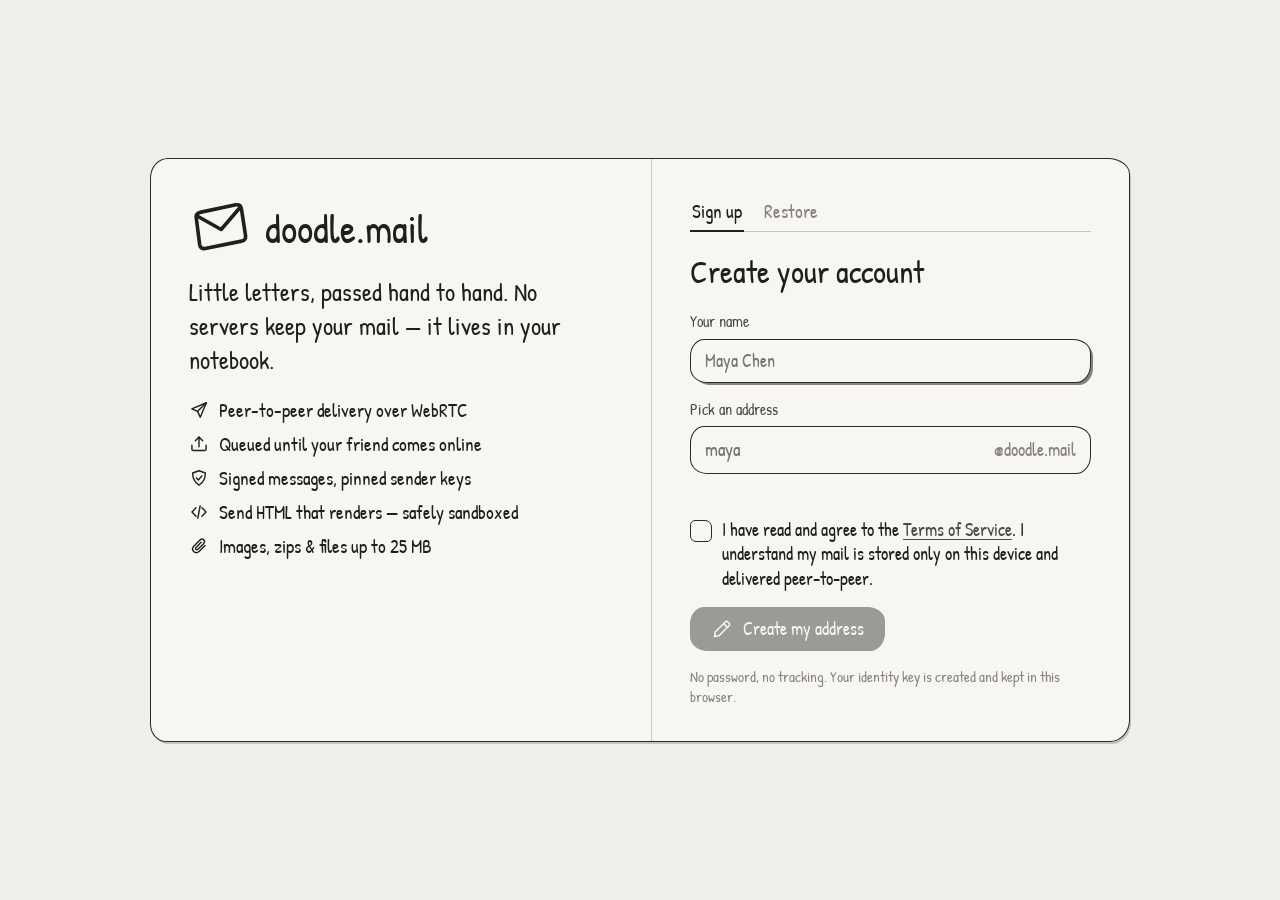
==== commit 259925e0: "Add version query parameter to app.css link" ====
--- a/index.html
+++ b/index.html
@@ -10,7 +10,7 @@
   <title>doodle.mail</title>
   <link rel="icon" href="favicon.svg" type="image/svg+xml">
   <link rel="preload" href="fonts/patrick-hand-latin.woff2" as="font" type="font/woff2" crossorigin>
-  <link rel="stylesheet" href="css/app.css">
+  <link rel="stylesheet" href="css/app.css?v=3">
   <script src="js/theme-boot.js"></script>
   <script src="vendor/peerjs.min.js" defer></script>
   <script type="module" src="js/app.js"></script>
--- a/css/app.css
+++ b/css/app.css
@@ -365,7 +365,7 @@
 .compose-head .icon-btn:hover { background: rgba(127,127,127,.25); }
 .compose-head .ic { width: 19px; height: 19px; }
 .compose-body { flex: 1; display: flex; flex-direction: column; min-height: 0; overflow-y: auto; }
-.compose-row { display: flex; align-items: center; gap: 8px; padding: 4px 16px; border-bottom: 1.2px solid var(--line-soft); min-height: 46px; }
+.compose-row { display: flex; align-items: center; gap: 8px; padding: 4px 16px; min-height: 46px; }
 .compose-row > .lbl { color: var(--ink-3); width: 50px; flex: none; font-size: 17px; }
 .compose-row input.bare { flex: 1; min-width: 80px; border: 0; outline: none; background: none; font-size: 18px; padding: 6px 0; }
 .compose-row .toggles { display: flex; gap: 4px; margin-left: auto; }
@@ -440,7 +440,6 @@
 .onboard-card { width: min(980px, 100%); display: grid; grid-template-columns: 1.05fr 1fr; overflow: hidden; }
 .onboard-art { padding: 38px 38px 30px; border-right: 1.5px solid var(--line-soft); display: flex; flex-direction: column; gap: 16px; position: relative; min-height: 560px;
   }
-.onboard-art::before { content: ""; position: absolute; top: 0; bottom: 0; left: 26px; border-left: 1.5px solid var(--ink-3); opacity: .5; }
 .onboard-art .brand-big { display: flex; align-items: center; gap: 14px; font-size: 40px; }
 .onboard-art .brand-big .ic { width: 62px; height: 62px; stroke-width: 1.4; transform: rotate(-5deg); }
 .onboard-art .tagline { font-size: 25px; line-height: 34px; max-width: 380px; }
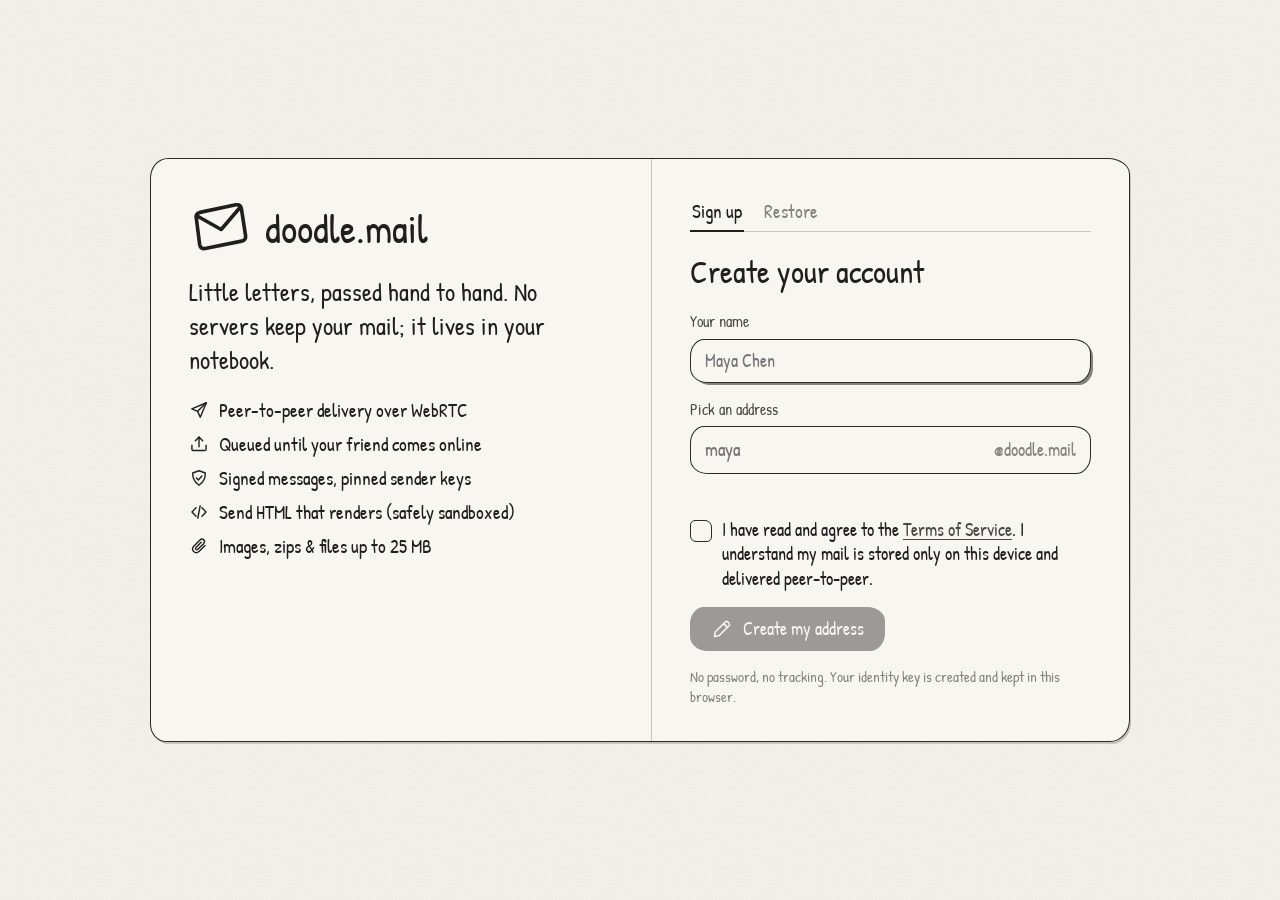
==== commit bed0f654: "Remove em dashes, onboarding margin rule and ruled-paper gradients - Replace every em/en dash across" ====
--- a/index.html
+++ b/index.html
@@ -6,7 +6,7 @@
   <meta http-equiv="Content-Security-Policy" content="default-src 'self'; script-src 'self'; style-src 'self'; img-src 'self' data: blob:; media-src 'self' blob:; font-src 'self'; connect-src 'self' https: wss:; frame-src 'self'; worker-src 'self'; object-src 'none'; base-uri 'none'; form-action 'none'">
   <meta name="referrer" content="no-referrer">
   <meta name="color-scheme" content="light dark">
-  <meta name="description" content="doodle.mail: a peer-to-peer notebook mail over WebRTC. Your messages live in your browser.">
+  <meta name="description" content="doodle.mail - peer-to-peer notebook mail over WebRTC. Your messages live in your browser.">
   <title>doodle.mail</title>
   <link rel="icon" href="favicon.svg" type="image/svg+xml">
   <link rel="preload" href="fonts/patrick-hand-latin.woff2" as="font" type="font/woff2" crossorigin>
--- a/css/app.css
+++ b/css/app.css
@@ -1,4 +1,4 @@
-/* doodle.mail — notebook doodle, monochrome */
+/* doodle.mail - notebook doodle, monochrome */
 @font-face { font-family: "Patrick Hand"; src: url(../fonts/patrick-hand-latin.woff2) format("woff2"); font-display: swap;
   unicode-range: U+0000-00FF, U+0131, U+0152-0153, U+02BB-02BC, U+02C6, U+02DA, U+02DC, U+0304, U+0308, U+0329, U+2000-206F, U+20AC, U+2122, U+2191, U+2193, U+2212, U+2215, U+FEFF, U+FFFD; }
 @font-face { font-family: "Patrick Hand"; src: url(../fonts/patrick-hand-latin-ext.woff2) format("woff2"); font-display: swap;
@@ -365,7 +365,7 @@
 .compose-head .icon-btn:hover { background: rgba(127,127,127,.25); }
 .compose-head .ic { width: 19px; height: 19px; }
 .compose-body { flex: 1; display: flex; flex-direction: column; min-height: 0; overflow-y: auto; }
-.compose-row { display: flex; align-items: center; gap: 8px; padding: 4px 16px; min-height: 46px; }
+.compose-row { display: flex; align-items: center; gap: 8px; padding: 4px 16px; border-bottom: 1.2px solid var(--line-soft); min-height: 46px; }
 .compose-row > .lbl { color: var(--ink-3); width: 50px; flex: none; font-size: 17px; }
 .compose-row input.bare { flex: 1; min-width: 80px; border: 0; outline: none; background: none; font-size: 18px; padding: 6px 0; }
 .compose-row .toggles { display: flex; gap: 4px; margin-left: auto; }
@@ -381,8 +381,7 @@
 .suggest button { display: flex; gap: 10px; align-items: center; width: 100%; padding: 6px 10px; border-radius: 9px; text-align: left; }
 .suggest button.on, .suggest button:hover { background: var(--hover); }
 .suggest .avatar { width: 30px; height: 30px; font-size: 15px; }
-.compose textarea.body { flex: 1; min-height: 180px; border: 0; outline: none; background: none; resize: none; padding: 14px 18px; font-size: 18.5px; line-height: 1.6;
-  background-image: repeating-linear-gradient(to bottom, transparent 0, transparent calc(1.6em - 1px), var(--line-soft) calc(1.6em - 1px), var(--line-soft) 1.6em); background-attachment: local; background-position: 0 14px; }
+.compose textarea.body { flex: 1; min-height: 180px; border: 0; outline: none; background: none; resize: none; padding: 14px 18px; font-size: 18.5px; line-height: 1.6; }
 .compose .sig-preview { margin: 0 18px 8px; padding: 6px 12px; border-left: 2px solid var(--line-soft); white-space: pre-wrap; color: var(--ink-2); font-size: 16.5px; }
 .compose-atts { display: flex; flex-wrap: wrap; gap: 8px; padding: 6px 16px 10px; }
 .compose-att { display: inline-flex; align-items: center; gap: 8px; padding: 4px 6px 4px 12px; border: 1.3px solid var(--line-soft); border-radius: 12px 14px 12px 13px; font-size: 15px; max-width: 260px; }
@@ -507,7 +506,7 @@
   .settings-nav .nav-item { width: auto; white-space: nowrap; }
   .settings-body { padding: 18px 18px 50px; }
   .onboard-card { grid-template-columns: 1fr; }
-  .onboard-art { min-height: 0; border-right: 0; border-bottom: 1.5px solid var(--line-soft); padding: 26px 26px 20px 40px; }
+  .onboard-art { min-height: 0; border-right: 0; border-bottom: 1.5px solid var(--line-soft); padding: 26px 26px 20px; }
   .onboard-art ul { display: none; }
   .onboard-form { padding: 24px 22px; }
   .grid-2 { grid-template-columns: 1fr; }
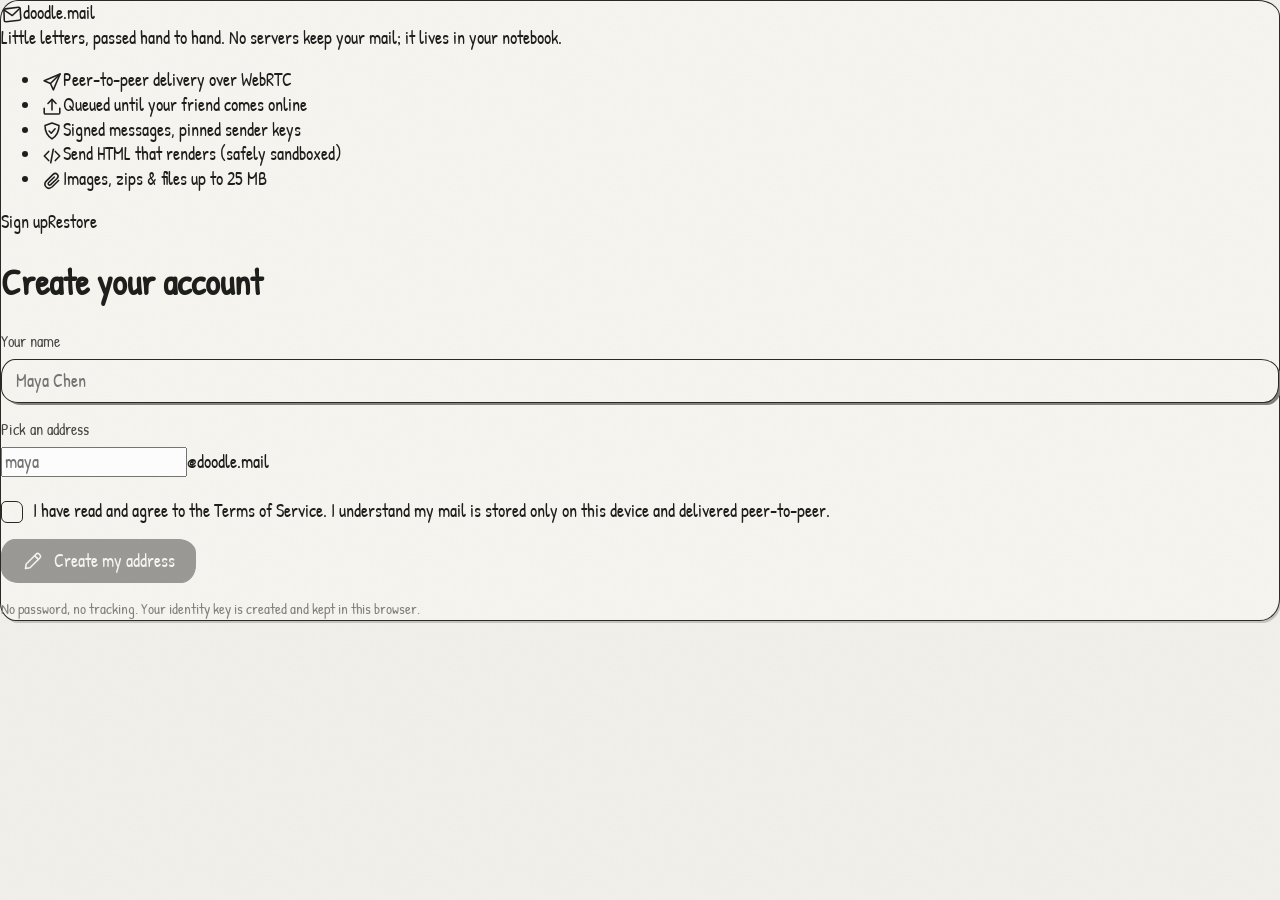
==== commit e04c6818: "Update index.html" ====
--- a/index.html
+++ b/index.html
@@ -6,11 +6,11 @@
   <meta http-equiv="Content-Security-Policy" content="default-src 'self'; script-src 'self'; style-src 'self'; img-src 'self' data: blob:; media-src 'self' blob:; font-src 'self'; connect-src 'self' https: wss:; frame-src 'self'; worker-src 'self'; object-src 'none'; base-uri 'none'; form-action 'none'">
   <meta name="referrer" content="no-referrer">
   <meta name="color-scheme" content="light dark">
-  <meta name="description" content="doodle.mail - peer-to-peer notebook mail over WebRTC. Your messages live in your browser.">
+  <meta name="description" content="doodle.mail: a peer-to-peer notebook mail over WebRTC. Your messages live in your browser.">
   <title>doodle.mail</title>
   <link rel="icon" href="favicon.svg" type="image/svg+xml">
   <link rel="preload" href="fonts/patrick-hand-latin.woff2" as="font" type="font/woff2" crossorigin>
-  <link rel="stylesheet" href="css/app.css?v=3">
+  <link rel="stylesheet" href="css/app.css?v=4">
   <script src="js/theme-boot.js"></script>
   <script src="vendor/peerjs.min.js" defer></script>
   <script type="module" src="js/app.js"></script>
--- a/css/app.css
+++ b/css/app.css
@@ -1,4 +1,4 @@
-/* doodle.mail - notebook doodle, monochrome */
+/* doodle.mail — notebook doodle, monochrome */
 @font-face { font-family: "Patrick Hand"; src: url(../fonts/patrick-hand-latin.woff2) format("woff2"); font-display: swap;
   unicode-range: U+0000-00FF, U+0131, U+0152-0153, U+02BB-02BC, U+02C6, U+02DA, U+02DC, U+0304, U+0308, U+0329, U+2000-206F, U+20AC, U+2122, U+2191, U+2193, U+2212, U+2215, U+FEFF, U+FFFD; }
 @font-face { font-family: "Patrick Hand"; src: url(../fonts/patrick-hand-latin-ext.woff2) format("woff2"); font-display: swap;
@@ -381,7 +381,7 @@
 .suggest button { display: flex; gap: 10px; align-items: center; width: 100%; padding: 6px 10px; border-radius: 9px; text-align: left; }
 .suggest button.on, .suggest button:hover { background: var(--hover); }
 .suggest .avatar { width: 30px; height: 30px; font-size: 15px; }
-.compose textarea.body { flex: 1; min-height: 180px; border: 0; outline: none; background: none; resize: none; padding: 14px 18px; font-size: 18.5px; line-height: 1.6; }
+.compose textarea.body { flex: 1; min-height: 180px; border: 0; outline: none; background: none; resize: none; padding: 14px 18px; font-size: 18.5px; line-height: 1.6;
 .compose .sig-preview { margin: 0 18px 8px; padding: 6px 12px; border-left: 2px solid var(--line-soft); white-space: pre-wrap; color: var(--ink-2); font-size: 16.5px; }
 .compose-atts { display: flex; flex-wrap: wrap; gap: 8px; padding: 6px 16px 10px; }
 .compose-att { display: inline-flex; align-items: center; gap: 8px; padding: 4px 6px 4px 12px; border: 1.3px solid var(--line-soft); border-radius: 12px 14px 12px 13px; font-size: 15px; max-width: 260px; }
@@ -506,7 +506,7 @@
   .settings-nav .nav-item { width: auto; white-space: nowrap; }
   .settings-body { padding: 18px 18px 50px; }
   .onboard-card { grid-template-columns: 1fr; }
-  .onboard-art { min-height: 0; border-right: 0; border-bottom: 1.5px solid var(--line-soft); padding: 26px 26px 20px; }
+  .onboard-art { min-height: 0; border-right: 0; border-bottom: 1.5px solid var(--line-soft); padding: 26px 26px 20px 40px; }
   .onboard-art ul { display: none; }
   .onboard-form { padding: 24px 22px; }
   .grid-2 { grid-template-columns: 1fr; }
